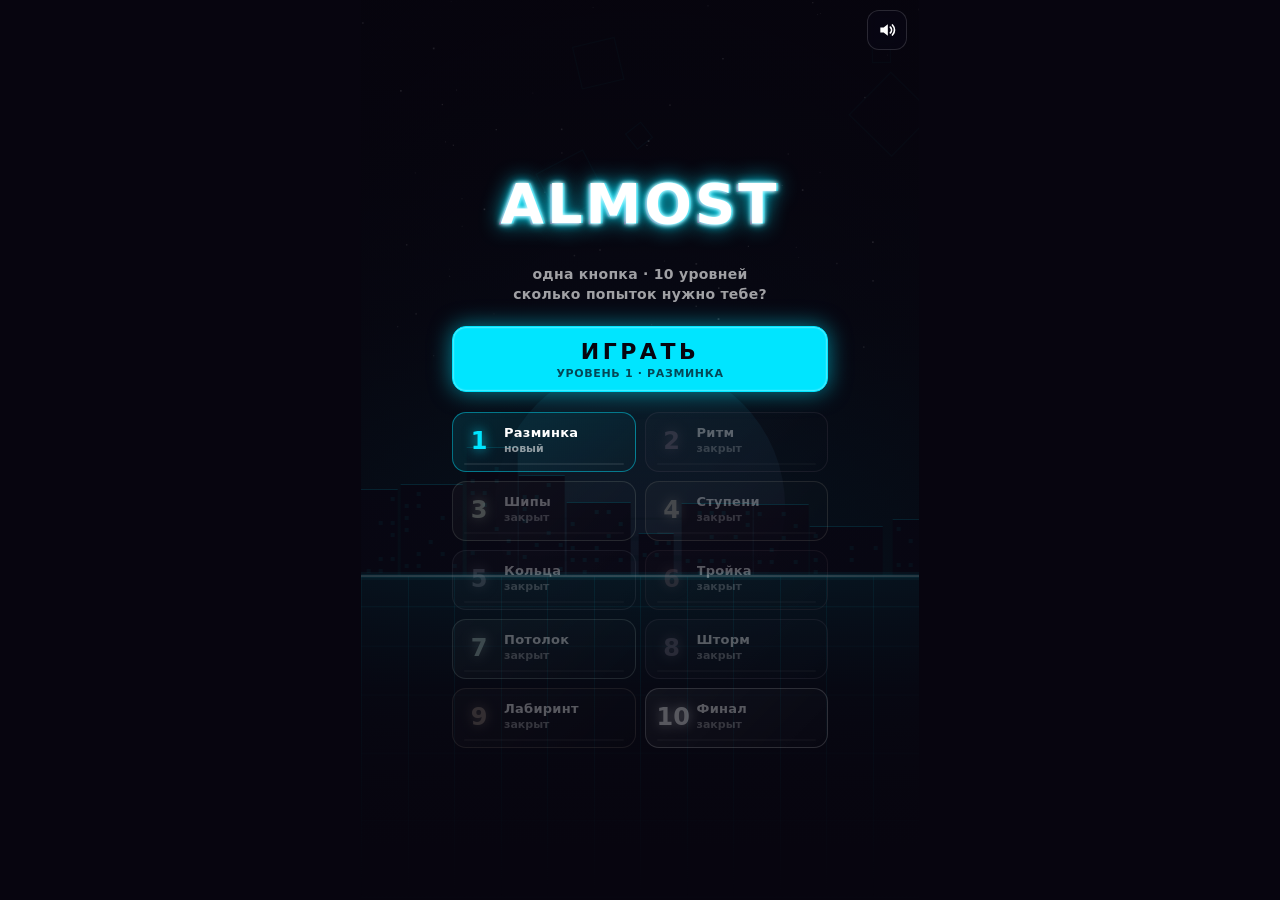
==== index.html @ 1ba8631f "Add files via upload" ====
<!DOCTYPE html>
<html lang="ru">
<head>
<meta charset="utf-8">
<meta name="viewport" content="width=device-width, initial-scale=1, maximum-scale=1, user-scalable=no, viewport-fit=cover">
<meta name="theme-color" content="#07050f">
<meta name="format-detection" content="telephone=no">
<meta name="apple-mobile-web-app-capable" content="yes">
<meta name="mobile-web-app-capable" content="yes">
<title>ALMOST — игра на одну кнопку</title>
<link rel="icon" href="data:image/svg+xml,%3Csvg xmlns='http://www.w3.org/2000/svg' viewBox='0 0 32 32'%3E%3Crect width='32' height='32' rx='7' fill='%2307050f'/%3E%3Crect x='7' y='7' width='18' height='18' fill='none' stroke='%2300e5ff' stroke-width='3'/%3E%3Crect x='13' y='13' width='6' height='6' fill='%23fff'/%3E%3C/svg%3E">
<script src="https://telegram.org/js/telegram-web-app.js"></script>
<link rel="stylesheet" href="css/style.css">
</head>
<body>
<div id="safe-probe"></div>

<div id="app">
  <canvas id="game"></canvas>

  <button id="btn-pause" class="icon-btn hidden" type="button" aria-label="Пауза">
    <svg viewBox="0 0 24 24"><rect x="6" y="5" width="4" height="14" rx="1"/><rect x="14" y="5" width="4" height="14" rx="1"/></svg>
  </button>
  <button id="btn-sound" class="icon-btn" type="button" aria-label="Звук">
    <svg class="ic-on" viewBox="0 0 24 24"><path d="M4 9h4l5-4v14l-5-4H4z"/><path class="wave" d="M16 8.5a5 5 0 0 1 0 7M18.5 6a8.5 8.5 0 0 1 0 12" fill="none" stroke-width="2" stroke-linecap="round"/></svg>
    <svg class="ic-off" viewBox="0 0 24 24"><path d="M4 9h4l5-4v14l-5-4H4z"/><path class="wave" d="M16 9l5 6M21 9l-5 6" fill="none" stroke-width="2" stroke-linecap="round"/></svg>
  </button>

  <!-- Главное меню -->
  <section id="menu" class="screen scroll-y">
    <div class="menu-wrap">
      <canvas id="logo" class="logo" aria-label="ALMOST"></canvas>
      <div class="tagline">одна кнопка · 10 уровней<br>сколько попыток нужно тебе?</div>
      <button id="btn-play" class="btn btn-primary btn-play" type="button">
        <span>ИГРАТЬ</span>
        <small id="play-sub">уровень 1</small>
      </button>
      <div id="level-grid" class="level-grid"></div>
      <div class="menu-foot"><span id="menu-total"></span></div>
    </div>
  </section>

  <!-- Пауза -->
  <section id="pause" class="screen hidden">
    <div class="panel">
      <div class="panel-title">ПАУЗА</div>
      <button class="btn btn-primary" type="button" data-act="resume">ПРОДОЛЖИТЬ</button>
      <button class="btn" type="button" data-act="restart">ЗАНОВО</button>
      <button class="btn btn-ghost" type="button" data-act="menu">УРОВНИ</button>
    </div>
  </section>

  <!-- Карточка прохождения уровня -->
  <section id="card" class="screen hidden">
    <div class="card" id="card-box">
      <div class="card-head">
        <span class="card-logo">ALMOST</span>
        <span class="card-diff" id="card-diff"></span>
      </div>
      <div class="card-level">УРОВЕНЬ <span id="card-num">1</span></div>
      <div class="card-name" id="card-name"></div>
      <div class="card-done">ПРОЙДЕН</div>
      <div class="card-big">
        <div class="card-attempts" id="card-attempts">1</div>
        <div class="card-attempts-lbl" id="card-attempts-lbl">попытка</div>
      </div>
      <div class="card-stats">
        <div><b id="card-time">0 с</b><span>в уровне</span></div>
        <div><b id="card-jumps">0</b><span>прыжков</span></div>
        <div><b id="card-total">0</b><span>попыток всего</span></div>
      </div>
      <div class="card-badge hidden" id="card-badge"></div>
    </div>
    <div class="card-actions">
      <button class="btn btn-primary" type="button" data-act="next" id="btn-next">ДАЛЬШЕ</button>
      <div class="btn-row">
        <button class="btn" type="button" data-act="retry">ЕЩЁ РАЗ</button>
        <button class="btn btn-ghost" type="button" data-act="menu">УРОВНИ</button>
      </div>
    </div>
  </section>
</div>

<script src="js/levels.js"></script>
<script src="js/physics.js"></script>
<script src="js/solver.js"></script>
<script src="js/audio.js"></script>
<script src="js/platform.js"></script>
<script src="js/render.js"></script>
<script src="js/game.js"></script>
</body>
</html>
---- css/style.css ----
/* ALMOST — оформление меню, паузы и карточки прохождения */

:root {
  --bg: #07050f;
  --c: #00e5ff;
  --c-rgb: 0, 229, 255;
  --font: system-ui, -apple-system, "Segoe UI", Roboto, "Helvetica Neue", Arial, sans-serif;
  --top: env(safe-area-inset-top, 0px);
  --bottom: env(safe-area-inset-bottom, 0px);
}

* { box-sizing: border-box; -webkit-tap-highlight-color: transparent; }

html, body {
  margin: 0;
  height: 100%;
  background: var(--bg);
  color: #fff;
  font-family: var(--font);
  overflow: hidden;
  overscroll-behavior: none;
  touch-action: none;
  -webkit-user-select: none;
  user-select: none;
  -webkit-touch-callout: none;
  -webkit-text-size-adjust: 100%;
}

#safe-probe {
  position: fixed; top: 0; left: 0; width: 1px;
  height: env(safe-area-inset-top, 0px);
  visibility: hidden; pointer-events: none;
}

#app {
  position: fixed;
  top: 0;
  left: 50%;
  transform: translateX(-50%);
  width: 100vw;
  height: 100%;
  overflow: hidden;
  background: var(--bg);
}

#game {
  position: absolute;
  inset: 0;
  display: block;
  width: 100%;
  height: 100%;
  touch-action: none;
}

.hidden { display: none !important; }

/* ---------- Кнопки в углах ---------- */
.icon-btn {
  position: absolute;
  top: calc(var(--top) + 10px);
  z-index: 30;
  width: 40px;
  height: 40px;
  padding: 0;
  border-radius: 12px;
  border: 1px solid rgba(255, 255, 255, 0.14);
  background: rgba(10, 8, 22, 0.55);
  color: #fff;
  display: flex;
  align-items: center;
  justify-content: center;
  cursor: pointer;
  backdrop-filter: blur(4px);
  -webkit-backdrop-filter: blur(4px);
}
.icon-btn:active { transform: scale(0.92); }
.icon-btn svg { width: 20px; height: 20px; fill: #fff; stroke: #fff; }
.icon-btn svg rect, .icon-btn svg path { stroke: none; }
.icon-btn svg .wave { fill: none; stroke: #fff; }
#btn-pause { left: 12px; }
#btn-sound { right: 12px; }
#btn-sound .ic-off { display: none; }
#btn-sound.muted .ic-on { display: none; }
#btn-sound.muted .ic-off { display: block; opacity: 0.7; }

/* ---------- Общие экраны ---------- */
.screen {
  position: absolute;
  inset: 0;
  z-index: 20;
  display: flex;
  flex-direction: column;
  align-items: center;
  justify-content: center;
  padding: calc(var(--top) + 56px) 18px calc(var(--bottom) + 18px);
  background: radial-gradient(120% 80% at 50% 40%, rgba(7, 5, 15, 0.55), rgba(7, 5, 15, 0.92));
  animation: fadeIn 0.22s ease-out;
}
@keyframes fadeIn { from { opacity: 0; } to { opacity: 1; } }

.btn {
  display: flex;
  flex-direction: column;
  align-items: center;
  justify-content: center;
  width: 100%;
  min-height: 50px;
  padding: 10px 16px;
  border-radius: 14px;
  border: 1.5px solid rgba(var(--c-rgb), 0.55);
  background: rgba(var(--c-rgb), 0.08);
  color: #fff;
  font: 800 15px/1.1 var(--font);
  letter-spacing: 0.08em;
  cursor: pointer;
  transition: transform 0.08s, background 0.15s;
}
.btn:active { transform: scale(0.96); }
.btn-primary {
  background: var(--c);
  border-color: var(--c);
  color: #07050f;
  box-shadow: 0 0 22px rgba(var(--c-rgb), 0.55), 0 0 2px #fff inset;
}
.btn-ghost { border-color: rgba(255, 255, 255, 0.16); background: transparent; color: rgba(255, 255, 255, 0.8); }

/* ---------- Главное меню ---------- */
/* прокручивается весь экран меню (а не внутренний блок) — так нет артефактов отрисовки поверх canvas */
#menu {
  justify-content: flex-start;
  overflow-y: auto;
  touch-action: pan-y;
  -webkit-overflow-scrolling: touch;
  scrollbar-width: none;
}
#menu::-webkit-scrollbar { display: none; }
.menu-wrap {
  width: 100%;
  max-width: 380px;
  margin: auto 0;
  display: flex;
  flex-direction: column;
  align-items: center;
  padding: 6px 2px 10px;
}

/* логотип рисуется в canvas (game.js → drawLogo): так неон выглядит одинаково везде */
.logo {
  display: block;
  width: 100%;
  max-width: 380px;
  height: 128px;
  margin: -14px 0 -18px;
}

.tagline {
  margin: 12px 0 22px;
  text-align: center;
  color: rgba(255, 255, 255, 0.62);
  font: 600 14px/1.45 var(--font);
  letter-spacing: 0.02em;
}

.btn-play {
  min-height: 66px;
  font-size: 22px;
  letter-spacing: 0.16em;
  margin-bottom: 20px;
  animation: breathe 1.6s ease-in-out infinite;
}
.btn-play small {
  margin-top: 4px;
  font: 700 11px/1 var(--font);
  letter-spacing: 0.06em;
  opacity: 0.7;
  text-transform: uppercase;
}
@keyframes breathe {
  0%, 100% { box-shadow: 0 0 18px rgba(var(--c-rgb), 0.45); }
  50% { box-shadow: 0 0 34px rgba(var(--c-rgb), 0.85); }
}

.level-grid {
  width: 100%;
  display: grid;
  grid-template-columns: 1fr 1fr;
  gap: 9px;
}

.lvl-btn {
  --lc: #00e5ff;
  --lc-rgb: 0, 229, 255;
  position: relative;
  display: flex;
  align-items: center;
  gap: 10px;
  min-height: 60px;
  padding: 9px 11px 12px;
  border-radius: 14px;
  border: 1.5px solid rgba(var(--lc-rgb), 0.45);
  background: linear-gradient(135deg, rgba(var(--lc-rgb), 0.12), rgba(var(--lc-rgb), 0.02));
  color: #fff;
  text-align: left;
  cursor: pointer;
  overflow: hidden;
  font-family: var(--font);
}
.lvl-btn:active { transform: scale(0.96); }
.lvl-num {
  flex: none;
  width: 30px;
  text-align: center;
  font: 900 24px/1 var(--font);
  color: var(--lc);
  text-shadow: 0 0 12px rgba(var(--lc-rgb), 0.8);
}
.lvl-txt { display: flex; flex-direction: column; min-width: 0; gap: 3px; }
.lvl-name { font: 800 13px/1.1 var(--font); letter-spacing: 0.02em; white-space: nowrap; overflow: hidden; text-overflow: ellipsis; }
.lvl-info { font: 600 11px/1.1 var(--font); color: rgba(255, 255, 255, 0.55); white-space: nowrap; }
.lvl-bar { position: absolute; left: 11px; right: 11px; bottom: 6px; height: 2px; background: rgba(255, 255, 255, 0.08); border-radius: 2px; overflow: hidden; }
.lvl-bar i { display: block; height: 100%; width: 0; background: var(--lc); box-shadow: 0 0 6px var(--lc); }
.lvl-btn.done { border-color: var(--lc); box-shadow: 0 0 14px rgba(var(--lc-rgb), 0.25); }
.lvl-btn.done .lvl-info { color: var(--lc); }
.lvl-btn.locked { opacity: 0.32; filter: grayscale(0.9); }
.lvl-btn.shake { animation: shake 0.35s; }
@keyframes shake {
  20% { transform: translateX(-5px); }
  40% { transform: translateX(5px); }
  60% { transform: translateX(-3px); }
  80% { transform: translateX(3px); }
}

.menu-foot { margin-top: 14px; min-height: 16px; font: 600 12px/1 var(--font); color: rgba(255, 255, 255, 0.4); letter-spacing: 0.04em; }

/* ---------- Пауза ---------- */
.panel {
  width: 100%;
  max-width: 300px;
  display: flex;
  flex-direction: column;
  gap: 10px;
}
.panel-title {
  text-align: center;
  font: 900 34px/1 var(--font);
  letter-spacing: 0.14em;
  margin-bottom: 14px;
  text-shadow: 0 0 18px var(--c), 0 0 40px rgba(var(--c-rgb), 0.5);
}

/* ---------- Карточка прохождения ---------- */
#pause { background: rgba(7, 5, 15, 0.86); }
#card { justify-content: center; gap: 18px; background: rgba(7, 5, 15, 0.8); }

.card {
  position: relative;
  width: 100%;
  max-width: 330px;
  padding: 18px 20px 20px;
  border-radius: 24px;
  border: 1.5px solid rgba(var(--c-rgb), 0.85);
  background:
    radial-gradient(120% 70% at 50% 0%, rgba(var(--c-rgb), 0.28), rgba(var(--c-rgb), 0) 70%),
    linear-gradient(180deg, #120d24, #08060f);
  box-shadow: 0 0 32px rgba(var(--c-rgb), 0.5), 0 0 0 1px rgba(255, 255, 255, 0.05) inset, 0 0 40px rgba(var(--c-rgb), 0.15) inset;
  text-align: center;
  overflow: hidden;
}
.card::before {
  content: "";
  position: absolute;
  inset: 0;
  background-image:
    linear-gradient(rgba(var(--c-rgb), 0.07) 1px, transparent 1px),
    linear-gradient(90deg, rgba(var(--c-rgb), 0.07) 1px, transparent 1px);
  background-size: 22px 22px;
  -webkit-mask-image: linear-gradient(180deg, transparent, #000 60%);
  mask-image: linear-gradient(180deg, transparent, #000 60%);
  pointer-events: none;
}
.card::after {
  content: "";
  position: absolute;
  top: -50%;
  left: -60%;
  width: 40%;
  height: 200%;
  background: linear-gradient(90deg, transparent, rgba(255, 255, 255, 0.22), transparent);
  transform: rotate(20deg);
  pointer-events: none;
  opacity: 0;
}
.card.pop { animation: cardPop 0.55s cubic-bezier(0.2, 1.4, 0.4, 1); }
.card.pop::after { animation: sweep 1.1s 0.35s ease-out; }
@keyframes cardPop {
  0% { transform: scale(0.7) translateY(30px); opacity: 0; }
  100% { transform: scale(1) translateY(0); opacity: 1; }
}
@keyframes sweep {
  0% { left: -60%; opacity: 1; }
  100% { left: 130%; opacity: 1; }
}

.card > * { position: relative; }
.card-head { display: flex; justify-content: space-between; align-items: center; margin-bottom: 14px; }
.card-logo {
  font: 900 15px/1 var(--font);
  letter-spacing: 0.14em;
  text-shadow: 0 0 10px var(--c);
}
.card-diff { display: flex; gap: 4px; }
.card-diff i { width: 7px; height: 7px; border-radius: 2px; background: rgba(255, 255, 255, 0.15); transform: rotate(45deg); }
.card-diff i.on { background: var(--c); box-shadow: 0 0 6px var(--c); }

.card-level {
  font: 800 13px/1 var(--font);
  letter-spacing: 0.22em;
  color: rgba(255, 255, 255, 0.65);
}
.card-level span { color: var(--c); }
.card-name {
  margin-top: 6px;
  font: 900 30px/1.05 var(--font);
  letter-spacing: 0.02em;
  text-shadow: 0 0 16px rgba(var(--c-rgb), 0.7);
}
.card-done {
  display: inline-block;
  margin-top: 10px;
  padding: 5px 12px 4px;
  border-radius: 8px;
  background: var(--c);
  color: #07050f;
  font: 900 12px/1 var(--font);
  letter-spacing: 0.24em;
  box-shadow: 0 0 16px rgba(var(--c-rgb), 0.7);
}
.card-big { margin: 14px 0 12px; }
.card-attempts {
  font: 900 92px/0.95 var(--font);
  letter-spacing: -0.02em;
  color: #fff;
  text-shadow: 0 0 8px #fff, 0 0 26px var(--c), 0 0 60px rgba(var(--c-rgb), 0.7);
  font-variant-numeric: tabular-nums;
}
.card-attempts-lbl {
  margin-top: 4px;
  font: 800 15px/1 var(--font);
  letter-spacing: 0.3em;
  text-transform: uppercase;
  color: rgba(255, 255, 255, 0.75);
}
.card-stats {
  display: grid;
  grid-template-columns: repeat(3, 1fr);
  gap: 6px;
  padding-top: 14px;
  border-top: 1px solid rgba(255, 255, 255, 0.08);
}
.card-stats div { display: flex; flex-direction: column; gap: 4px; }
.card-stats b { font: 800 16px/1 var(--font); color: #fff; white-space: nowrap; }
.card-stats span { font: 600 10px/1.1 var(--font); color: rgba(255, 255, 255, 0.5); letter-spacing: 0.04em; }
.card-badge {
  margin-top: 14px;
  padding: 8px 10px;
  border-radius: 10px;
  border: 1px dashed rgba(255, 226, 61, 0.7);
  color: #ffe23d;
  font: 900 12px/1 var(--font);
  letter-spacing: 0.16em;
  text-shadow: 0 0 10px rgba(255, 226, 61, 0.7);
}

.card-actions { width: 100%; max-width: 330px; display: flex; flex-direction: column; gap: 9px; animation: fadeIn 0.4s 0.3s both; }
.btn-row { display: grid; grid-template-columns: 1fr 1fr; gap: 9px; }

@media (max-height: 640px) {
  .card-attempts { font-size: 72px; }
  .card-name { font-size: 26px; }
  .btn-play { min-height: 58px; margin-bottom: 14px; }
  .tagline { margin: 8px 0 14px; }
  .lvl-btn { min-height: 52px; }
}
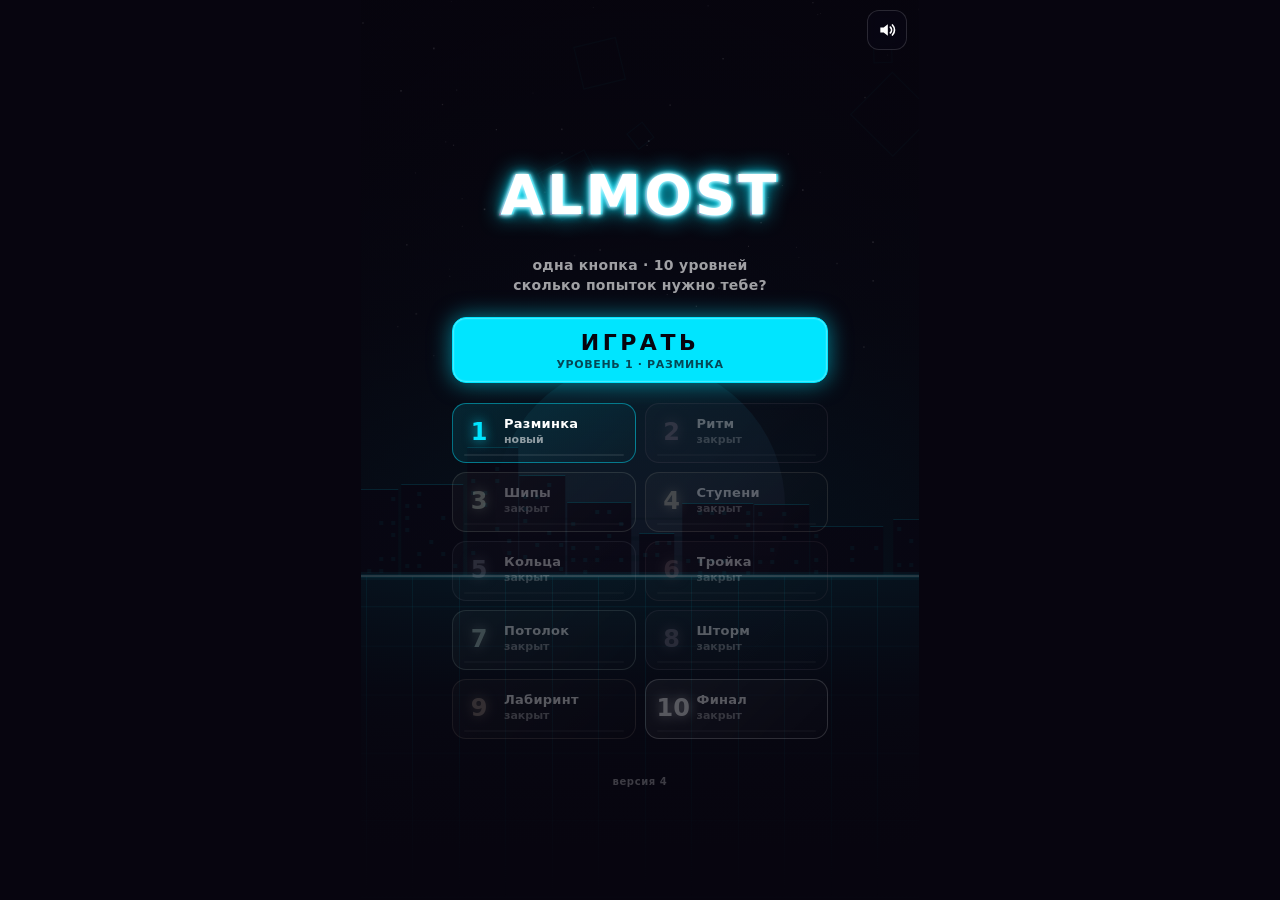
==== commit 45080ae6: "Add files via upload" ====
--- a/index.html
+++ b/index.html
@@ -10,7 +10,8 @@
 <title>ALMOST — игра на одну кнопку</title>
 <link rel="icon" href="data:image/svg+xml,%3Csvg xmlns='http://www.w3.org/2000/svg' viewBox='0 0 32 32'%3E%3Crect width='32' height='32' rx='7' fill='%2307050f'/%3E%3Crect x='7' y='7' width='18' height='18' fill='none' stroke='%2300e5ff' stroke-width='3'/%3E%3Crect x='13' y='13' width='6' height='6' fill='%23fff'/%3E%3C/svg%3E">
 <script src="https://telegram.org/js/telegram-web-app.js"></script>
-<link rel="stylesheet" href="css/style.css">
+<!-- ?v=4 — номер версии: при каждом обновлении игры увеличивайте его, чтобы телефоны не брали старые файлы из кэша -->
+<link rel="stylesheet" href="css/style.css?v=4">
 </head>
 <body>
 <div id="safe-probe"></div>
@@ -37,6 +38,17 @@
       </button>
       <div id="level-grid" class="level-grid"></div>
       <div class="menu-foot"><span id="menu-total"></span></div>
+      <div class="menu-ver" id="menu-ver"></div>
+    </div>
+  </section>
+
+  <!-- Диагностика: 5 быстрых нажатий на логотип -->
+  <section id="diag" class="screen scroll-y hidden">
+    <div class="diag-box">
+      <div class="diag-title">ДИАГНОСТИКА</div>
+      <pre id="diag-text"></pre>
+      <button class="btn btn-primary" type="button" id="diag-fs">ПОПРОБОВАТЬ ПОЛНЫЙ ЭКРАН</button>
+      <button class="btn btn-ghost" type="button" id="diag-close">ЗАКРЫТЬ</button>
     </div>
   </section>
 
@@ -81,12 +93,12 @@
   </section>
 </div>
 
-<script src="js/levels.js"></script>
-<script src="js/physics.js"></script>
-<script src="js/solver.js"></script>
-<script src="js/audio.js"></script>
-<script src="js/platform.js"></script>
-<script src="js/render.js"></script>
-<script src="js/game.js"></script>
+<script src="js/levels.js?v=4"></script>
+<script src="js/physics.js?v=4"></script>
+<script src="js/solver.js?v=4"></script>
+<script src="js/audio.js?v=4"></script>
+<script src="js/platform.js?v=4"></script>
+<script src="js/render.js?v=4"></script>
+<script src="js/game.js?v=4"></script>
 </body>
 </html>
--- a/css/style.css
+++ b/css/style.css
@@ -5,8 +5,13 @@
   --c: #00e5ff;
   --c-rgb: 0, 229, 255;
   --font: system-ui, -apple-system, "Segoe UI", Roboto, "Helvetica Neue", Arial, sans-serif;
-  --top: env(safe-area-inset-top, 0px);
-  --bottom: env(safe-area-inset-bottom, 0px);
+  /* Безопасные зоны. В полноэкранном Telegram сверху поверх игры лежат кнопки «Закрыть» и «⋯» —
+     Telegram сообщает их высоту в --tg-safe-area-inset-* (вырез экрана) и --tg-content-safe-area-inset-* (свои кнопки).
+     В обычном браузере этих переменных нет → 0, и остаётся стандартный env(safe-area-inset-*). */
+  --tg-top: calc(var(--tg-safe-area-inset-top, 0px) + var(--tg-content-safe-area-inset-top, 0px));
+  --tg-bottom: calc(var(--tg-safe-area-inset-bottom, 0px) + var(--tg-content-safe-area-inset-bottom, 0px));
+  --top: max(env(safe-area-inset-top, 0px), var(--tg-top));
+  --bottom: max(env(safe-area-inset-bottom, 0px), var(--tg-bottom));
 }
 
 * { box-sizing: border-box; -webkit-tap-highlight-color: transparent; }
@@ -28,7 +33,7 @@
 
 #safe-probe {
   position: fixed; top: 0; left: 0; width: 1px;
-  height: env(safe-area-inset-top, 0px);
+  height: var(--top); /* по высоте этого элемента canvas узнаёт, насколько опустить полоску прогресса */
   visibility: hidden; pointer-events: none;
 }
 
@@ -232,6 +237,26 @@
 
 .menu-foot { margin-top: 14px; min-height: 16px; font: 600 12px/1 var(--font); color: rgba(255, 255, 255, 0.4); letter-spacing: 0.04em; }
 
+.menu-ver { margin-top: 8px; font: 600 10px/1 var(--font); color: rgba(255, 255, 255, 0.22); letter-spacing: 0.06em; }
+
+/* ---------- Диагностика (5 нажатий на логотип) ---------- */
+#diag { z-index: 50; background: rgba(7, 5, 15, 0.96); justify-content: flex-start; overflow-y: auto; touch-action: pan-y; }
+.diag-box { width: 100%; max-width: 420px; display: flex; flex-direction: column; gap: 10px; }
+.diag-title { font: 900 18px/1 var(--font); letter-spacing: 0.14em; color: var(--c); }
+#diag pre {
+  margin: 0;
+  padding: 12px;
+  border-radius: 12px;
+  background: rgba(255, 255, 255, 0.05);
+  border: 1px solid rgba(255, 255, 255, 0.1);
+  font: 12px/1.5 ui-monospace, Menlo, Consolas, monospace;
+  color: rgba(255, 255, 255, 0.85);
+  white-space: pre-wrap;
+  word-break: break-word;
+  -webkit-user-select: text;
+  user-select: text;
+}
+
 /* ---------- Пауза ---------- */
 .panel {
   width: 100%;
